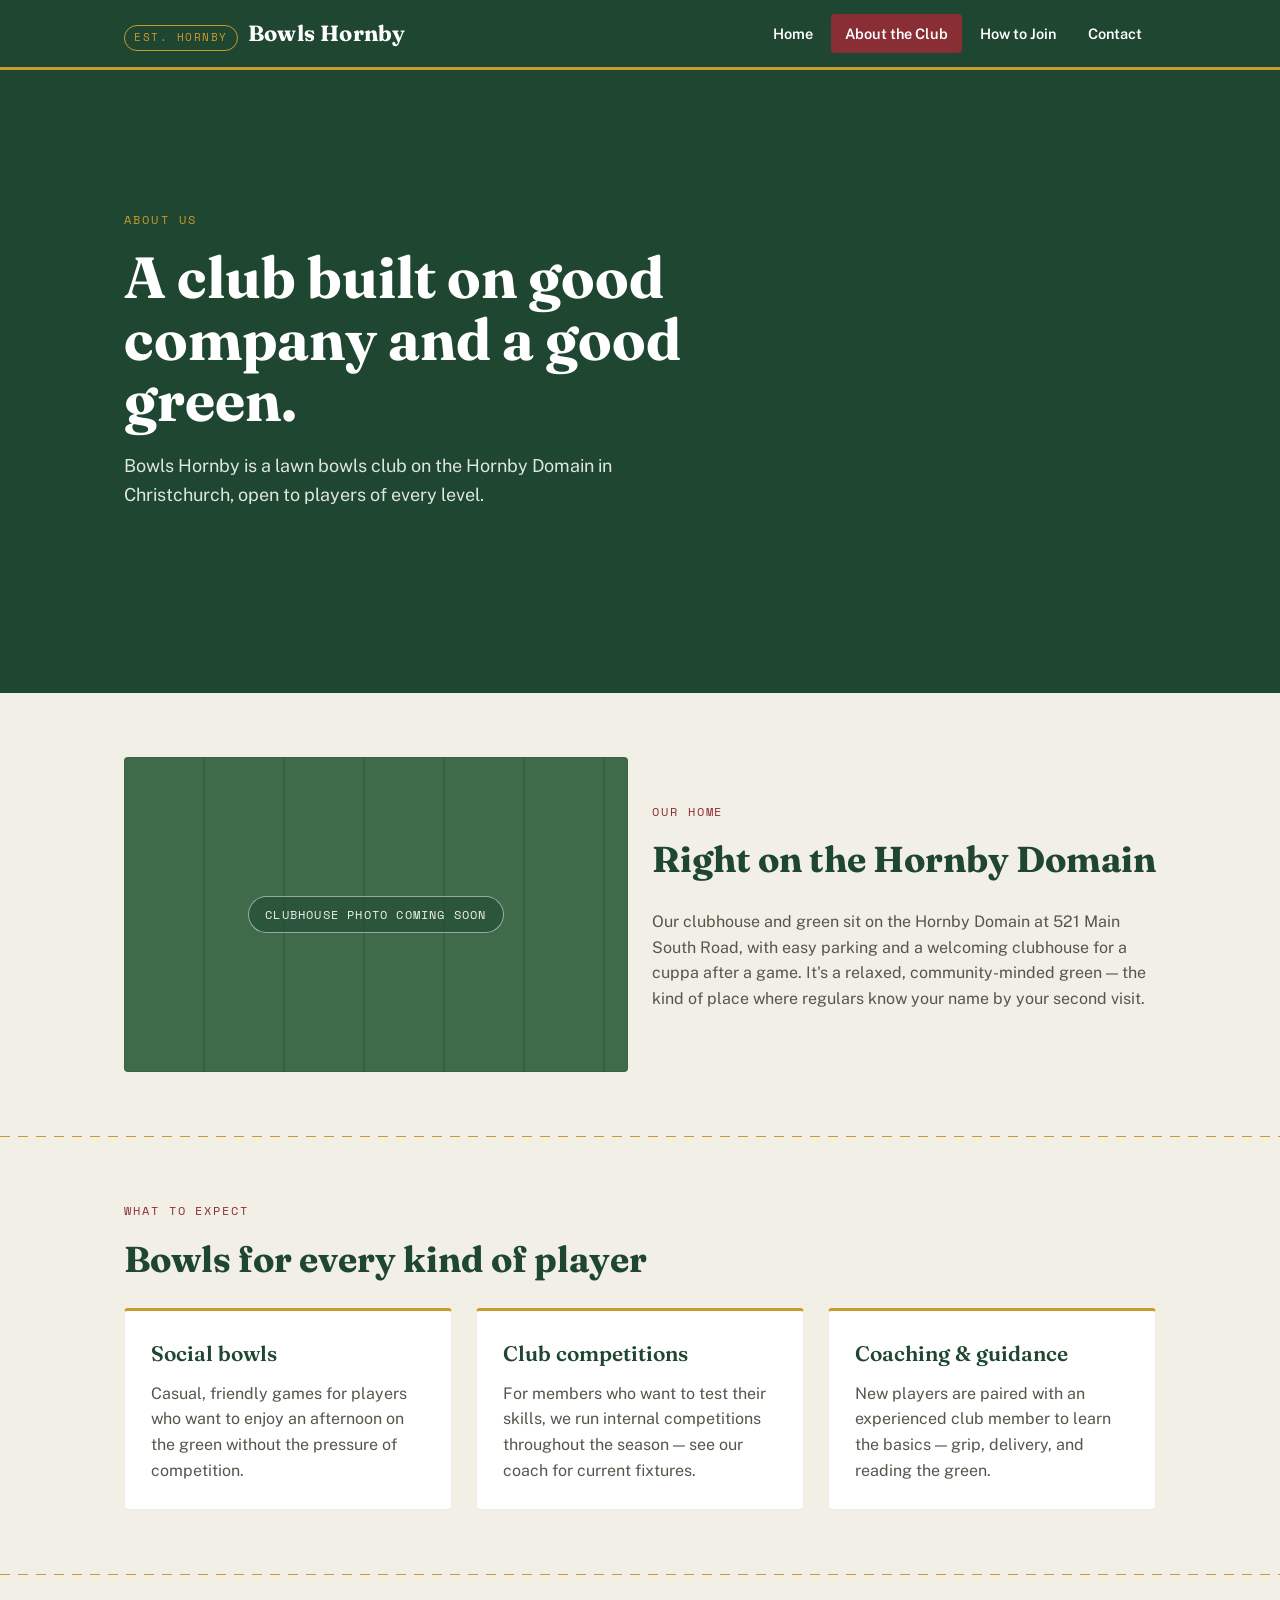
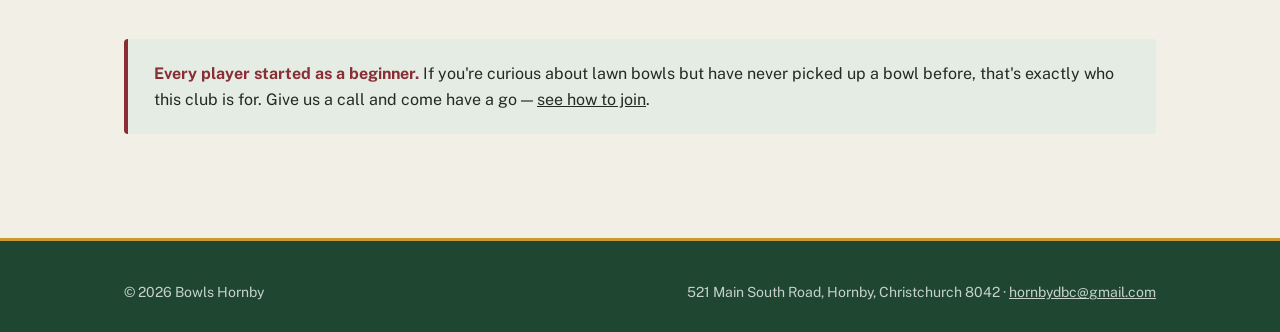
==== about.html @ 8c7d5473 "Add files via upload" ====
<!DOCTYPE html>
<html lang="en">
<head>
<meta charset="UTF-8">
<meta name="viewport" content="width=device-width, initial-scale=1.0">
<title>About the Club | Bowls Hornby</title>
<meta name="description" content="Learn about Bowls Hornby — our green, our clubhouse, and our community of players in Hornby, Christchurch.">
<link rel="stylesheet" href="styles.css">
</head>
<body>

<header class="site-header">
  <div class="wrap">
    <a class="brand" href="index.html">
      <span class="brand-mark">EST. HORNBY</span>
      <span class="brand-name">Bowls Hornby</span>
    </a>
    <nav class="main-nav" aria-label="Main">
      <a href="index.html">Home</a>
      <a href="about.html" class="active">About the Club</a>
      <a href="join.html">How to Join</a>
      <a href="contact.html">Contact</a>
    </nav>
  </div>
</header>

<section class="hero rink-lines">
  <div class="wrap hero-inner">
    <span class="eyebrow">About Us</span>
    <h1>A club built on good company and a good green.</h1>
    <p class="lede">Bowls Hornby is a lawn bowls club on the Hornby Domain in Christchurch, open to players of every level.</p>
  </div>
</section>

<section>
  <div class="wrap grid grid-2" style="align-items: center;">
    <div class="placeholder-photo" data-label="Clubhouse photo coming soon"></div>
    <div>
      <span class="section-label">Our Home</span>
      <h2>Right on the Hornby Domain</h2>
      <p>Our clubhouse and green sit on the Hornby Domain at 521 Main South Road, with easy parking and a welcoming clubhouse for a cuppa after a game. It's a relaxed, community-minded green — the kind of place where regulars know your name by your second visit.</p>
    </div>
  </div>
</section>

<hr class="divider">

<section>
  <div class="wrap">
    <span class="section-label">What to Expect</span>
    <h2>Bowls for every kind of player</h2>
    <div class="grid grid-3">
      <div class="card">
        <h3>Social bowls</h3>
        <p>Casual, friendly games for players who want to enjoy an afternoon on the green without the pressure of competition.</p>
      </div>
      <div class="card">
        <h3>Club competitions</h3>
        <p>For members who want to test their skills, we run internal competitions throughout the season — see our coach for current fixtures.</p>
      </div>
      <div class="card">
        <h3>Coaching &amp; guidance</h3>
        <p>New players are paired with an experienced club member to learn the basics — grip, delivery, and reading the green.</p>
      </div>
    </div>
  </div>
</section>

<hr class="divider">

<section>
  <div class="wrap">
    <div class="callout">
      <p><strong>Every player started as a beginner.</strong> If you're curious about lawn bowls but have never picked up a bowl before, that's exactly who this club is for. Give us a call and come have a go — <a href="join.html">see how to join</a>.</p>
    </div>
  </div>
</section>

<footer class="site-footer">
  <div class="wrap">
    <span>&copy; 2026 Bowls Hornby</span>
    <span>521 Main South Road, Hornby, Christchurch 8042 &middot; <a href="mailto:hornbydbc@gmail.com">hornbydbc@gmail.com</a></span>
  </div>
</footer>

</body>
</html>
---- styles.css ----
/* ===========================================================
   Bowls Hornby — shared styles
   Palette: deep turf green, clubhouse maroon, brass gold, parchment
   =========================================================== */

@import url('https://fonts.googleapis.com/css2?family=Fraunces:opsz,wght@9..144,400;9..144,600;9..144,700&family=Public+Sans:wght@400;500;600;700&family=Space+Mono:wght@400;700&display=swap');

:root {
  --green-deep: #1E4630;
  --green-mid: #3F6B4A;
  --green-pale: #E4ECE3;
  --parchment: #F2EFE6;
  --maroon: #8A2E35;
  --maroon-dark: #6E232A;
  --gold: #C99A2E;
  --ink: #26291F;
  --ink-soft: #55574B;
  --white: #FFFFFF;

  --font-display: 'Fraunces', Georgia, serif;
  --font-body: 'Public Sans', -apple-system, sans-serif;
  --font-mono: 'Space Mono', monospace;

  --radius: 4px;
  --max-width: 1080px;
}

* { box-sizing: border-box; }

html { scroll-behavior: smooth; }

@media (prefers-reduced-motion: reduce) {
  html { scroll-behavior: auto; }
  * { animation: none !important; transition: none !important; }
}

body {
  margin: 0;
  font-family: var(--font-body);
  background: var(--parchment);
  color: var(--ink);
  line-height: 1.6;
}

a { color: inherit; }

img { max-width: 100%; display: block; }

.wrap {
  max-width: var(--max-width);
  margin: 0 auto;
  padding: 0 24px;
}

/* ---------- Rink lines: signature motif ---------- */
.rink-lines {
  background-image: repeating-linear-gradient(
    to bottom,
    rgba(201, 154, 46, 0.35) 0px,
    rgba(201, 154, 46, 0.35) 1px,
    transparent 1px,
    transparent 64px
  );
}

.divider {
  height: 1px;
  background: repeating-linear-gradient(
    to right,
    var(--gold) 0px, var(--gold) 10px,
    transparent 10px, transparent 18px
  );
  border: none;
  margin: 0;
}

/* ---------- Header / Nav ---------- */
.site-header {
  background: var(--green-deep);
  color: var(--white);
  position: sticky;
  top: 0;
  z-index: 50;
  border-bottom: 3px solid var(--gold);
}

.site-header .wrap {
  display: flex;
  align-items: center;
  justify-content: space-between;
  padding-top: 14px;
  padding-bottom: 14px;
  flex-wrap: wrap;
  gap: 12px;
}

.brand {
  display: flex;
  align-items: baseline;
  gap: 10px;
  text-decoration: none;
  color: var(--white);
}

.brand-mark {
  font-family: var(--font-mono);
  font-size: 11px;
  letter-spacing: 0.14em;
  color: var(--gold);
  border: 1px solid var(--gold);
  border-radius: 999px;
  padding: 3px 9px;
}

.brand-name {
  font-family: var(--font-display);
  font-weight: 700;
  font-size: 22px;
  letter-spacing: 0.01em;
}

nav.main-nav {
  display: flex;
  gap: 4px;
  flex-wrap: wrap;
}

nav.main-nav a {
  text-decoration: none;
  color: var(--white);
  font-size: 14.5px;
  font-weight: 600;
  padding: 8px 14px;
  border-radius: var(--radius);
  transition: background 0.15s ease;
}

nav.main-nav a:hover,
nav.main-nav a:focus-visible {
  background: rgba(255,255,255,0.12);
  outline: none;
}

nav.main-nav a.active {
  background: var(--maroon);
}

a:focus-visible, button:focus-visible {
  outline: 2px solid var(--gold);
  outline-offset: 2px;
}

/* ---------- Hero ---------- */
.hero {
  background: var(--green-deep);
  color: var(--white);
  position: relative;
  overflow: hidden;
}

.hero-inner {
  padding: 72px 24px 88px;
  position: relative;
  z-index: 2;
}

.eyebrow {
  font-family: var(--font-mono);
  font-size: 12px;
  letter-spacing: 0.18em;
  text-transform: uppercase;
  color: var(--gold);
  margin-bottom: 18px;
  display: inline-block;
}

.hero h1 {
  font-family: var(--font-display);
  font-size: clamp(34px, 5.5vw, 58px);
  line-height: 1.06;
  font-weight: 700;
  max-width: 14ch;
  margin: 0 0 20px;
}

.hero p.lede {
  font-size: 18px;
  max-width: 46ch;
  color: rgba(255,255,255,0.86);
  margin: 0 0 32px;
}

/* ---------- Buttons ---------- */
.btn {
  display: inline-block;
  font-family: var(--font-body);
  font-weight: 700;
  font-size: 15px;
  text-decoration: none;
  padding: 13px 26px;
  border-radius: var(--radius);
  border: 2px solid transparent;
  cursor: pointer;
  transition: transform 0.12s ease, background 0.15s ease;
}

.btn-primary {
  background: var(--maroon);
  color: var(--white);
}
.btn-primary:hover { background: var(--maroon-dark); }

.btn-ghost {
  background: transparent;
  color: var(--white);
  border-color: rgba(255,255,255,0.5);
}
.btn-ghost:hover { border-color: var(--white); }

.btn-row { display: flex; gap: 14px; flex-wrap: wrap; }

/* ---------- Sections ---------- */
section { padding: 64px 0; }

.section-label {
  font-family: var(--font-mono);
  font-size: 12px;
  letter-spacing: 0.16em;
  text-transform: uppercase;
  color: var(--maroon);
  margin-bottom: 10px;
  display: block;
}

h2 {
  font-family: var(--font-display);
  font-size: clamp(26px, 3.4vw, 36px);
  font-weight: 700;
  margin: 0 0 20px;
  color: var(--green-deep);
}

h3 {
  font-family: var(--font-display);
  font-size: 21px;
  font-weight: 600;
  color: var(--green-deep);
  margin: 0 0 10px;
}

p { color: var(--ink-soft); margin: 0 0 16px; }

/* ---------- Cards / grid ---------- */
.grid {
  display: grid;
  gap: 24px;
}
.grid-3 { grid-template-columns: repeat(3, 1fr); }
.grid-2 { grid-template-columns: repeat(2, 1fr); }

@media (max-width: 760px) {
  .grid-3, .grid-2 { grid-template-columns: 1fr; }
}

.card {
  background: var(--white);
  border: 1px solid rgba(0,0,0,0.08);
  border-top: 3px solid var(--gold);
  border-radius: var(--radius);
  padding: 26px;
}

.card p:last-child { margin-bottom: 0; }

/* ---------- Callout banner ---------- */
.callout {
  background: var(--green-pale);
  border-left: 4px solid var(--maroon);
  border-radius: var(--radius);
  padding: 22px 26px;
}
.callout p { color: var(--ink); margin: 0; }
.callout strong { color: var(--maroon); }

/* ---------- Placeholder image (no real photos yet) ---------- */
.placeholder-photo {
  aspect-ratio: 16 / 10;
  border-radius: var(--radius);
  background:
    repeating-linear-gradient(
      to right,
      var(--green-mid) 0px, var(--green-mid) 78px,
      #375f42 78px, #375f42 80px
    );
  position: relative;
  display: flex;
  align-items: center;
  justify-content: center;
  overflow: hidden;
  border: 1px solid rgba(0,0,0,0.08);
}
.placeholder-photo::after {
  content: attr(data-label);
  font-family: var(--font-mono);
  font-size: 12px;
  letter-spacing: 0.1em;
  text-transform: uppercase;
  color: rgba(255,255,255,0.92);
  background: rgba(30,70,48,0.55);
  padding: 8px 16px;
  border: 1px solid rgba(255,255,255,0.5);
  border-radius: 999px;
}

/* ---------- Info list (contact details, etc.) ---------- */
.info-list dt {
  font-family: var(--font-mono);
  font-size: 12px;
  letter-spacing: 0.08em;
  text-transform: uppercase;
  color: var(--maroon);
  margin-top: 18px;
}
.info-list dt:first-child { margin-top: 0; }
.info-list dd {
  margin: 4px 0 0;
  font-size: 17px;
  font-weight: 600;
  color: var(--ink);
}

/* ---------- Footer ---------- */
.site-footer {
  background: var(--green-deep);
  color: rgba(255,255,255,0.75);
  padding: 40px 0 28px;
  margin-top: 40px;
  border-top: 3px solid var(--gold);
}
.site-footer .wrap {
  display: flex;
  justify-content: space-between;
  flex-wrap: wrap;
  gap: 16px;
  font-size: 14px;
}
.site-footer a { text-decoration: underline; }

/* ---------- Form (Contact page) ---------- */
form.contact-form {
  display: grid;
  gap: 18px;
  max-width: 520px;
}
label {
  font-weight: 600;
  font-size: 14px;
  display: block;
  margin-bottom: 6px;
  color: var(--ink);
}
input, textarea {
  width: 100%;
  font-family: var(--font-body);
  font-size: 15px;
  padding: 11px 13px;
  border: 1px solid rgba(0,0,0,0.2);
  border-radius: var(--radius);
  background: var(--white);
  color: var(--ink);
}
input:focus, textarea:focus {
  outline: 2px solid var(--gold);
  outline-offset: 1px;
  border-color: var(--gold);
}
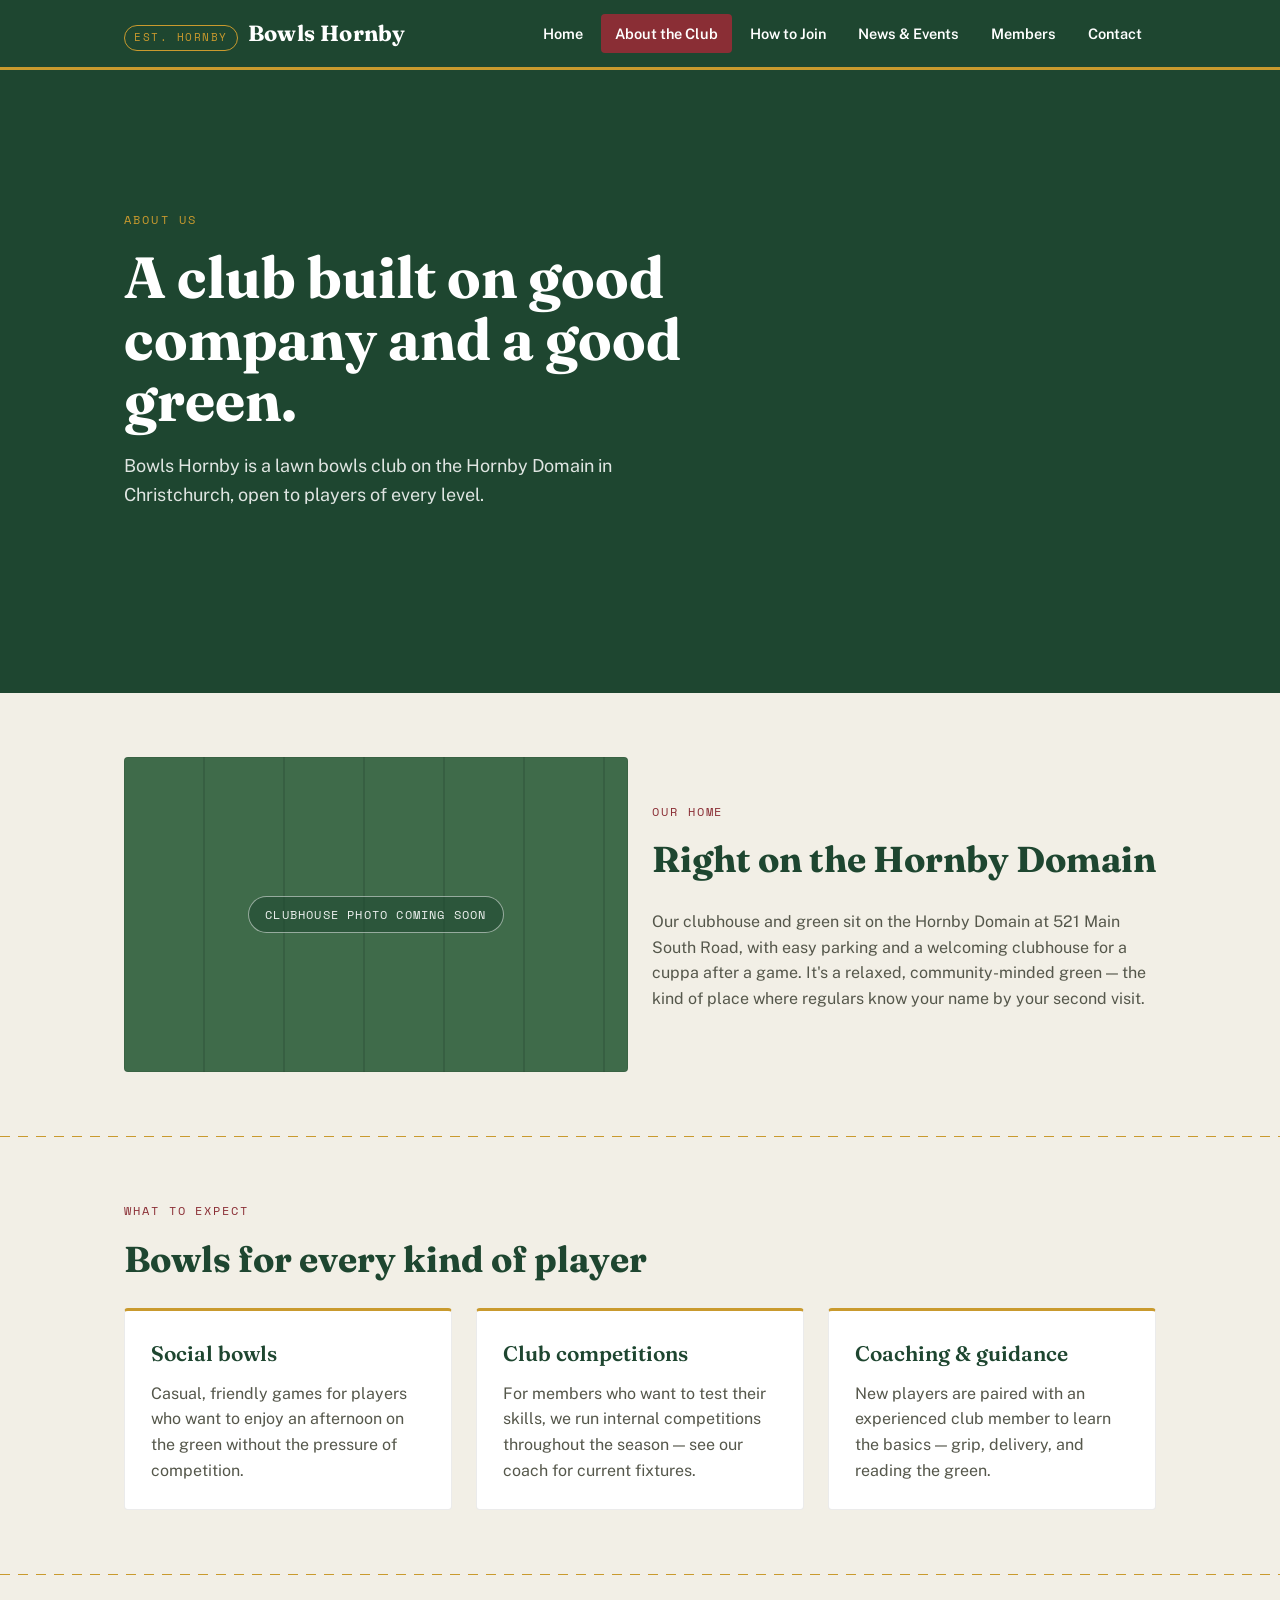
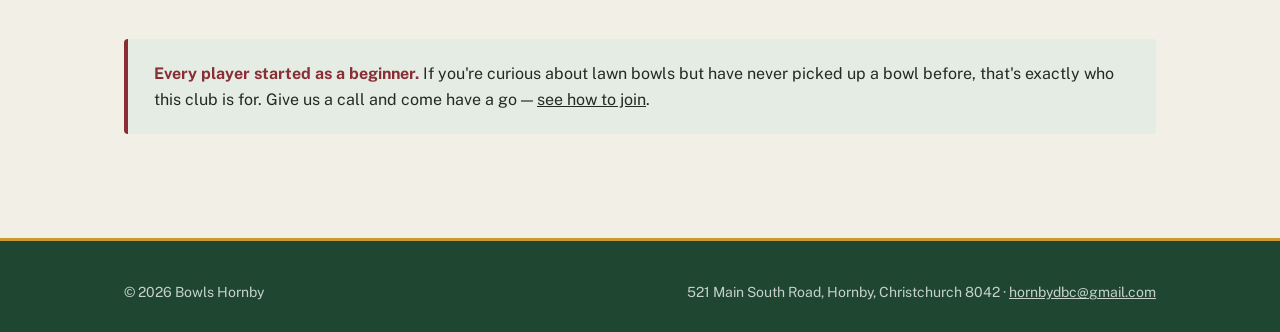
==== commit 91eb9c34: "Add files via upload" ====
--- a/about.html
+++ b/about.html
@@ -19,6 +19,8 @@
       <a href="index.html">Home</a>
       <a href="about.html" class="active">About the Club</a>
       <a href="join.html">How to Join</a>
+      <a href="news.html">News &amp; Events</a>
+      <a href="members.html">Members</a>
       <a href="contact.html">Contact</a>
     </nav>
   </div>
--- a/styles.css
+++ b/styles.css
@@ -346,6 +346,44 @@
 }
 .site-footer a { text-decoration: underline; }
 
+/* ---------- Draws / fixtures table ---------- */
+.draws-table {
+  width: 100%;
+  border-collapse: collapse;
+  background: var(--white);
+  border: 1px solid rgba(0,0,0,0.08);
+  border-radius: var(--radius);
+  overflow: hidden;
+}
+.draws-table th, .draws-table td {
+  text-align: left;
+  padding: 12px 16px;
+  font-size: 15px;
+}
+.draws-table th {
+  background: var(--green-deep);
+  color: var(--white);
+  font-family: var(--font-mono);
+  font-size: 11px;
+  letter-spacing: 0.08em;
+  text-transform: uppercase;
+  font-weight: 400;
+}
+.draws-table tr:nth-child(even) td { background: var(--green-pale); }
+.draws-table td { color: var(--ink); border-top: 1px solid rgba(0,0,0,0.06); }
+
+/* ---------- Holding / placeholder panel (Members area) ---------- */
+.holding-panel {
+  background: var(--white);
+  border: 1px dashed var(--gold);
+  border-radius: var(--radius);
+  padding: 40px 32px;
+  text-align: center;
+}
+.holding-panel .eyebrow { color: var(--maroon); }
+.holding-panel h2 { margin-bottom: 12px; }
+.holding-panel p { max-width: 52ch; margin-left: auto; margin-right: auto; }
+
 /* ---------- Form (Contact page) ---------- */
 form.contact-form {
   display: grid;
